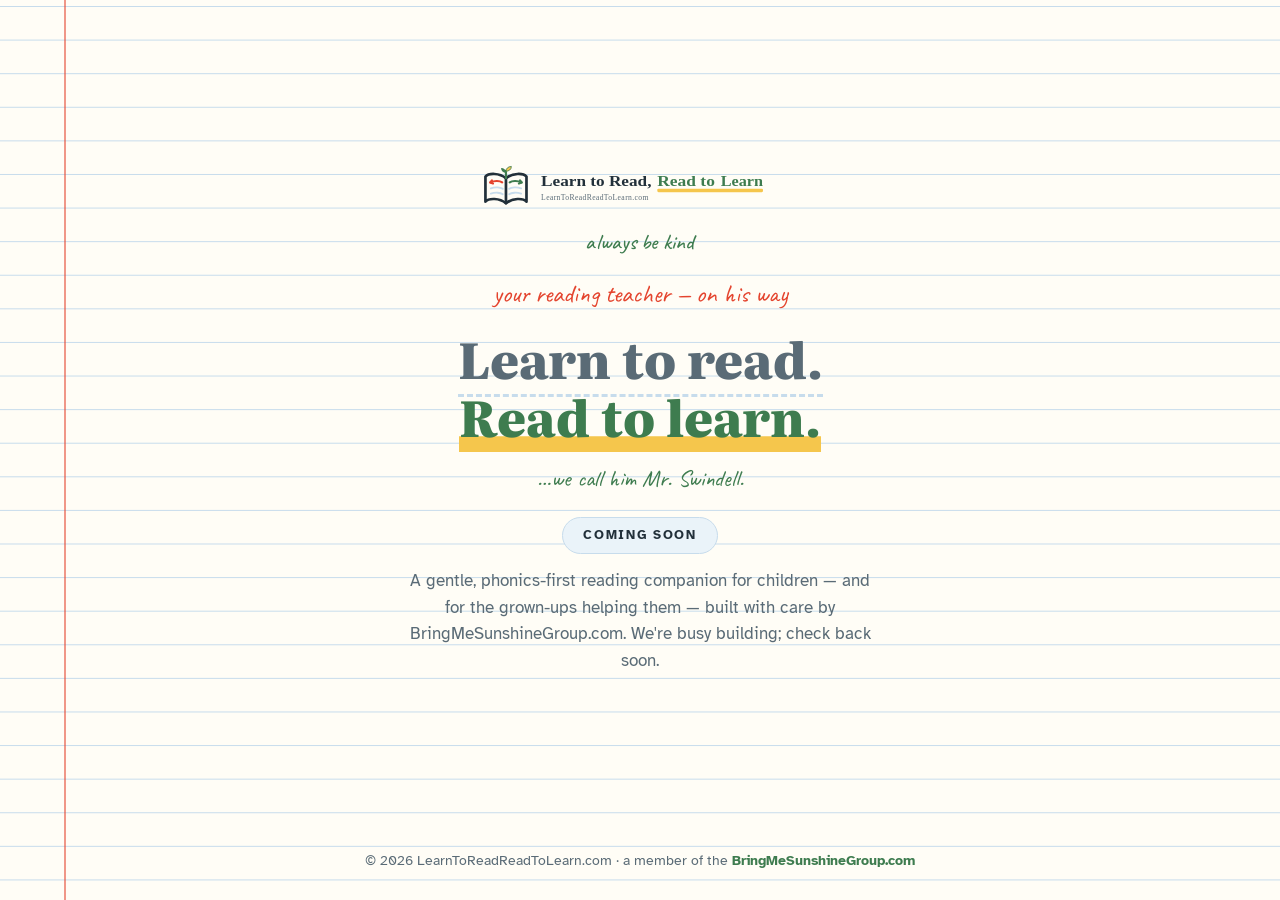
==== index.html @ 5fa8d223 "safe vertical centering (main margin:auto) so short viewports can scroll to the logo instead of clip" ====
<!DOCTYPE html>
<html lang="en">
<head>
<meta charset="UTF-8">
<meta name="viewport" content="width=device-width, initial-scale=1.0, viewport-fit=cover">
<title>Learn to Read, Read to Learn — coming soon</title>
<meta name="description" content="LearnToReadReadToLearn.com — a gentle, phonics-first reading companion for children and the grown-ups helping them. Coming soon. Part of the BringMeSunshineGroup.">
<link rel="icon" href="favicon.svg" type="image/svg+xml">
<link rel="icon" href="favicon.ico" sizes="32x32">
<link rel="apple-touch-icon" href="apple-touch-icon.png">
<link rel="preconnect" href="https://fonts.googleapis.com">
<link rel="preconnect" href="https://fonts.gstatic.com" crossorigin>
<link href="https://fonts.googleapis.com/css2?family=Literata:opsz,wght@7..72,400;7..72,600;7..72,700;7..72,800&family=Atkinson+Hyperlegible:wght@400;700&family=Caveat:wght@500;600&display=swap" rel="stylesheet">
<style>
  :root{
    --paper:#FFFDF6; --rule:#C7DCEC; --margin-red:#E4442E; --ink:#22303A; --ink-soft:#5A6B76;
    --leaf:#3E7C4F; --leaf-light:#7FB08A; --pencil:#F5C64C; --sky:#EAF3F9; --line-h:2.1rem;
  }
  *{box-sizing:border-box;margin:0}
  html,body{height:100%}
  body{
    font-family:'Atkinson Hyperlegible',sans-serif;color:var(--ink);background:var(--paper);line-height:1.6;
    background-image:linear-gradient(var(--rule) 1px, transparent 1px);
    background-size:100% var(--line-h);background-position:0 6px;
    display:flex;flex-direction:column;align-items:center;
    min-height:100vh;text-align:center;padding:28px 22px;position:relative;
  }
  body::before{content:"";position:fixed;top:0;bottom:0;left:clamp(18px,6vw,64px);width:2px;
    background:var(--margin-red);opacity:.55}
  main{max-width:640px;display:flex;flex-direction:column;align-items:center;gap:14px;position:relative}
  .logo{width:min(320px,78vw);height:auto}
  .hand{font-family:'Caveat',cursive;font-size:clamp(1.25rem,4.4vw,1.6rem);color:var(--margin-red)}
  h1{font-family:'Literata',Georgia,serif;font-weight:800;line-height:1.18;
     font-size:clamp(2rem,7vw,3.1rem);text-wrap:balance}
  h1 .l1{color:var(--ink-soft);border-bottom:3px dashed var(--rule)}
  h1 .l2{color:var(--leaf);box-shadow:inset 0 -0.32em var(--pencil)}
  .swindell{font-family:'Caveat',cursive;font-size:clamp(1.15rem,4vw,1.45rem);color:var(--leaf)}
  .soon{background:var(--sky);border:1.5px solid var(--rule);border-radius:999px;color:var(--ink);
        padding:7px 20px;font-size:.82rem;letter-spacing:.13em;text-transform:uppercase;font-weight:700;margin-top:6px}
  p.body{color:var(--ink-soft);max-width:44ch;font-size:1.04rem}
  footer{margin-top:42px;color:var(--ink-soft);font-size:.85rem}
  footer a{color:var(--leaf);text-decoration:none;font-weight:700}
  footer a:hover{text-decoration:underline}
.kind-tag{display:block;font-family:'Caveat',cursive;font-size:1.35rem;font-weight:500;letter-spacing:.01em;color:var(--leaf);margin-top:-2px}
main{margin:auto 0}
</style>
</head>
<body>
<main>
  <img class="logo" src="logo-horizontal.svg" alt="Learn to Read, Read to Learn">
  <span id="kindTag" class="kind-tag">always be kind</span>
  <div class="hand">your reading teacher — on his way</div>
  <h1><span class="l1">Learn to read.</span><br><span class="l2">Read to learn.</span></h1>
  <div class="swindell">…we call him Mr. Swindell.</div>
  <span class="soon">Coming soon</span>
  <p class="body">A gentle, phonics-first reading companion for children — and for the grown-ups helping them —
  built with care by BringMeSunshineGroup.com. We're busy building; check back soon.</p>
</main>
<footer>© 2026 LearnToReadReadToLearn.com · a member of the <a href="https://bringmesunshinegroup.com">BringMeSunshineGroup.com</a></footer>

<script>
(function(){
  var K={en:"always be kind",mi:"kia atawhai tonu",fr:"soyez toujours bienveillant",es:"s\u00e9 siempre amable",
  de:"sei immer freundlich",it:"sii sempre gentile",pt:"seja sempre gentil",nl:"wees altijd vriendelijk",
  sv:"var alltid sn\u00e4ll",nb:"v\u00e6r alltid snill",no:"v\u00e6r alltid snill",da:"v\u00e6r altid venlig",
  fi:"ole aina yst\u00e4v\u00e4llinen",pl:"b\u0105d\u017a zawsze \u017cyczliwy",cs:"bu\u010f v\u017edy laskav\u00fd",
  ro:"fii mereu bun",hu:"l\u00e9gy mindig kedves",el:"\u03bd\u03b1 \u03b5\u03af\u03c3\u03b1\u03b9 \u03c0\u03ac\u03bd\u03c4\u03b1 \u03b5\u03c5\u03b3\u03b5\u03bd\u03b9\u03ba\u03cc\u03c2",
  tr:"her zaman nazik ol",ru:"\u0432\u0441\u0435\u0433\u0434\u0430 \u0431\u0443\u0434\u044c \u0434\u043e\u0431\u0440\u044b\u043c",
  uk:"\u0437\u0430\u0432\u0436\u0434\u0438 \u0431\u0443\u0434\u044c \u0434\u043e\u0431\u0440\u0438\u043c",
  ar:"\u0643\u0646 \u0644\u0637\u064a\u0641\u064b\u0627 \u062f\u0627\u0626\u0645\u064b\u0627",
  he:"\u05d4\u05d9\u05d5 \u05ea\u05de\u05d9\u05d3 \u05d0\u05d3\u05d9\u05d1\u05d9\u05dd",
  hi:"\u0939\u092e\u0947\u0936\u093e \u0926\u092f\u093e\u0932\u0941 \u092c\u0928\u0947\u0902",
  th:"\u0e21\u0e35\u0e40\u0e21\u0e15\u0e15\u0e32\u0e40\u0e2a\u0e21\u0e2d",vi:"lu\u00f4n t\u1eed t\u1ebf",
  id:"selalu berbaik hati",ms:"sentiasa berbaik hati",fil:"laging maging mabait",tl:"laging maging mabait",
  ja:"\u3044\u3064\u3082\u89aa\u5207\u306b",ko:"\ud56d\uc0c1 \uce5c\uc808\ud558\uac8c",
  zh:"\u5e38\u6000\u5584\u610f",zhh:"\u5e38\u61f7\u5584\u610f",sm:"ia agalelei pea"};
  var RTL={ar:1,he:1};
  function pick(langs){
    for(var i=0;i<langs.length;i++){
      var l=String(langs[i]).toLowerCase();
      if(l.indexOf("zh")===0){return {t:(/tw|hk|mo|hant/.test(l)?K.zhh:K.zh),l:l,r:0};}
      var p=l.split("-")[0];
      if(K[p]) return {t:K[p],l:p,r:RTL[p]||0};
    }
    return {t:K.en,l:"en",r:0};
  }
  function apply(langs){
    var el=document.getElementById("kindTag"); if(!el) return;
    var m=pick(langs||navigator.languages||[navigator.language||"en"]);
    el.textContent=m.t; el.setAttribute("lang",m.l); el.setAttribute("dir",m.r?"rtl":"ltr");
  }
  window.__kindTag={set:apply};
  apply();
})();
</script>
</body>
</html>
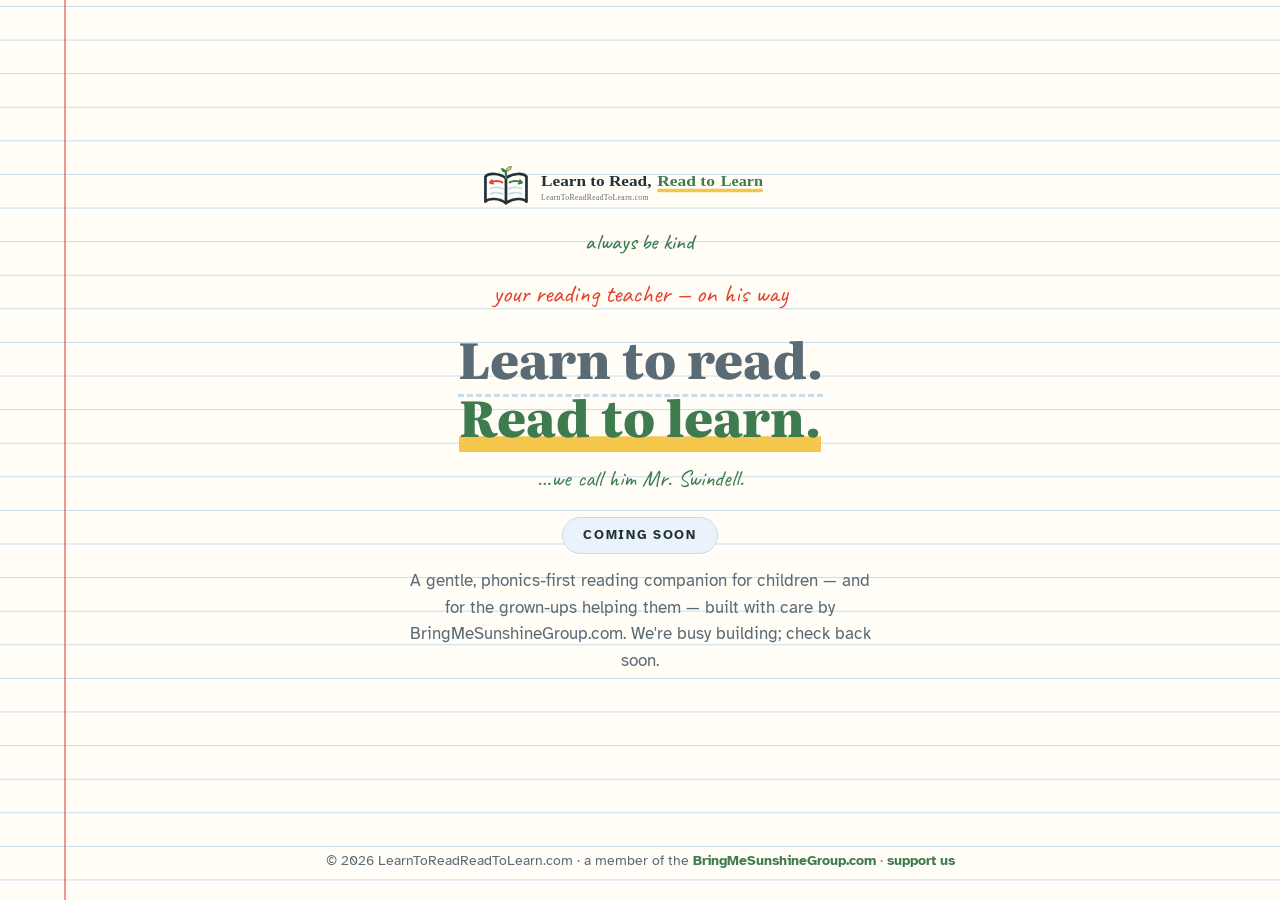
==== commit f20e84d3: "donation page: /donate.html pointing to the central BMSG gift page; 'support us' link in footer/nav;" ====
--- a/index.html
+++ b/index.html
@@ -56,7 +56,7 @@
   <p class="body">A gentle, phonics-first reading companion for children — and for the grown-ups helping them —
   built with care by BringMeSunshineGroup.com. We're busy building; check back soon.</p>
 </main>
-<footer>© 2026 LearnToReadReadToLearn.com · a member of the <a href="https://bringmesunshinegroup.com">BringMeSunshineGroup.com</a></footer>
+<footer>© 2026 LearnToReadReadToLearn.com · a member of the <a href="https://bringmesunshinegroup.com">BringMeSunshineGroup.com</a> · <a href="donate.html">support us</a></footer>
 
 <script>
 (function(){
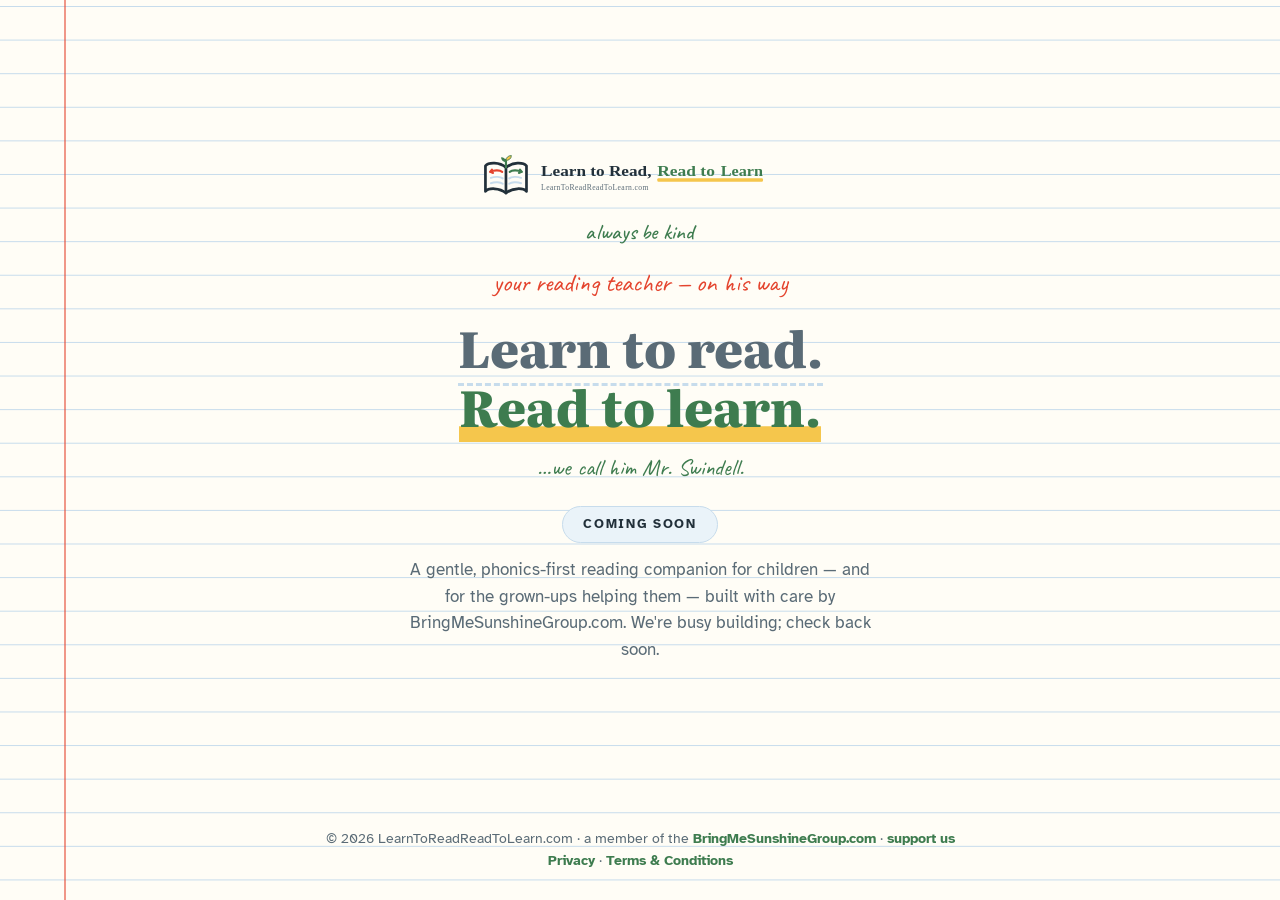
==== commit 2e8b9bac: "docs(legal): publish BMSG Privacy and Terms 2026-09-15.1 Owner-approved public legal pages, postal c" ====
--- a/index.html
+++ b/index.html
@@ -56,7 +56,7 @@
   <p class="body">A gentle, phonics-first reading companion for children — and for the grown-ups helping them —
   built with care by BringMeSunshineGroup.com. We're busy building; check back soon.</p>
 </main>
-<footer>© 2026 LearnToReadReadToLearn.com · a member of the <a href="https://bringmesunshinegroup.com">BringMeSunshineGroup.com</a> · <a href="donate.html">support us</a></footer>
+<footer>© 2026 LearnToReadReadToLearn.com · a member of the <a href="https://bringmesunshinegroup.com">BringMeSunshineGroup.com</a> · <a href="donate.html">support us</a><nav aria-label="BMSG legal documents" class="bmsg-legal-links"><a href="https://bringmesunshinegroup.com/privacy.html">Privacy</a> · <a href="https://bringmesunshinegroup.com/terms.html">Terms &amp; Conditions</a></nav></footer>
 
 <script>
 (function(){
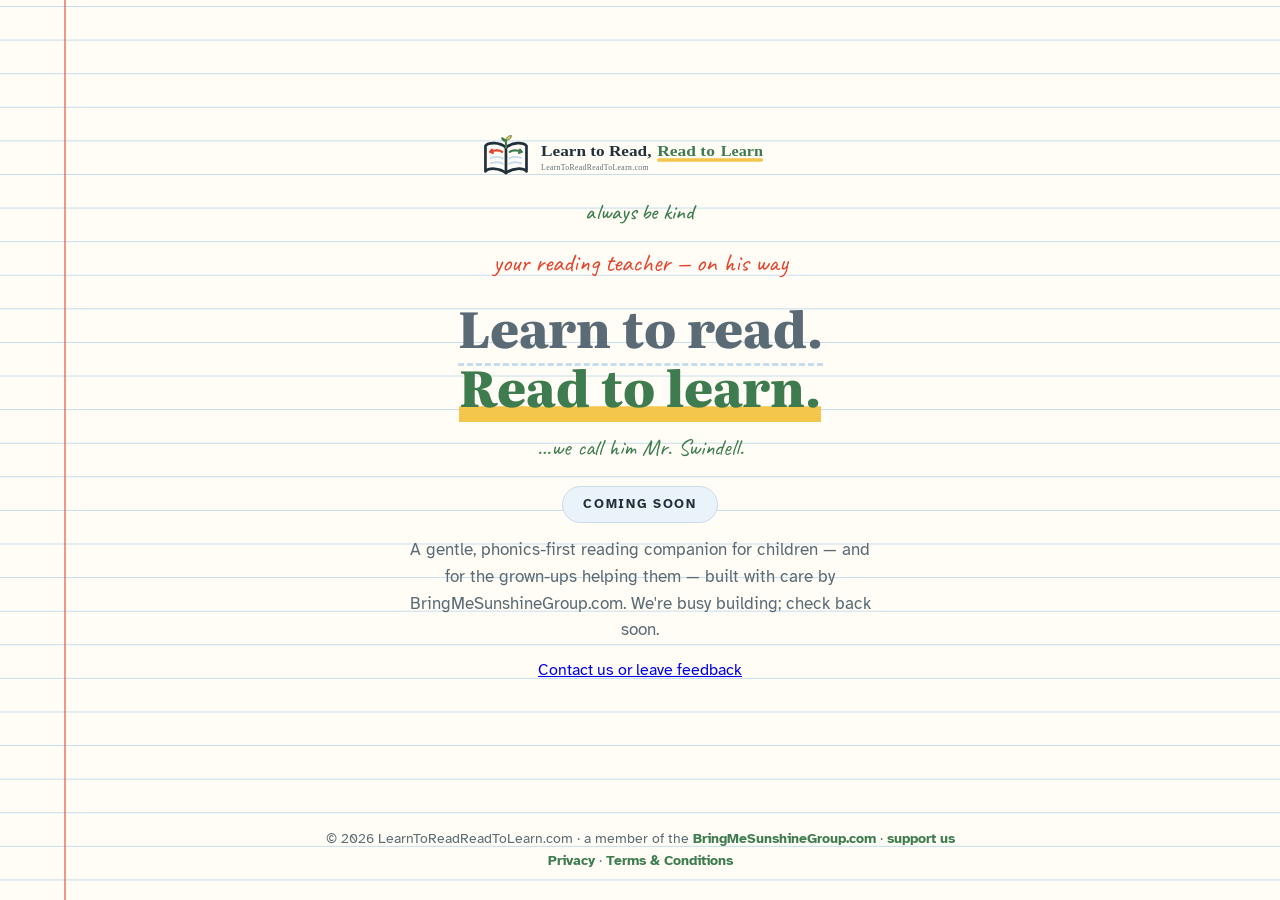
==== commit c260d20f: "feat(web): add independent hosting and durable contact client" ====
--- a/index.html
+++ b/index.html
@@ -44,6 +44,7 @@
 .kind-tag{display:block;font-family:'Caveat',cursive;font-size:1.35rem;font-weight:500;letter-spacing:.01em;color:var(--leaf);margin-top:-2px}
 main{margin:auto 0}
 </style>
+<link rel="canonical" href="https://learntoreadreadtolearn.com/">
 </head>
 <body>
 <main>
@@ -55,7 +56,7 @@
   <span class="soon">Coming soon</span>
   <p class="body">A gentle, phonics-first reading companion for children — and for the grown-ups helping them —
   built with care by BringMeSunshineGroup.com. We're busy building; check back soon.</p>
-</main>
+<p><a href="contact.html">Contact us or leave feedback</a></p></main>
 <footer>© 2026 LearnToReadReadToLearn.com · a member of the <a href="https://bringmesunshinegroup.com">BringMeSunshineGroup.com</a> · <a href="donate.html">support us</a><nav aria-label="BMSG legal documents" class="bmsg-legal-links"><a href="https://bringmesunshinegroup.com/privacy.html">Privacy</a> · <a href="https://bringmesunshinegroup.com/terms.html">Terms &amp; Conditions</a></nav></footer>
 
 <script>
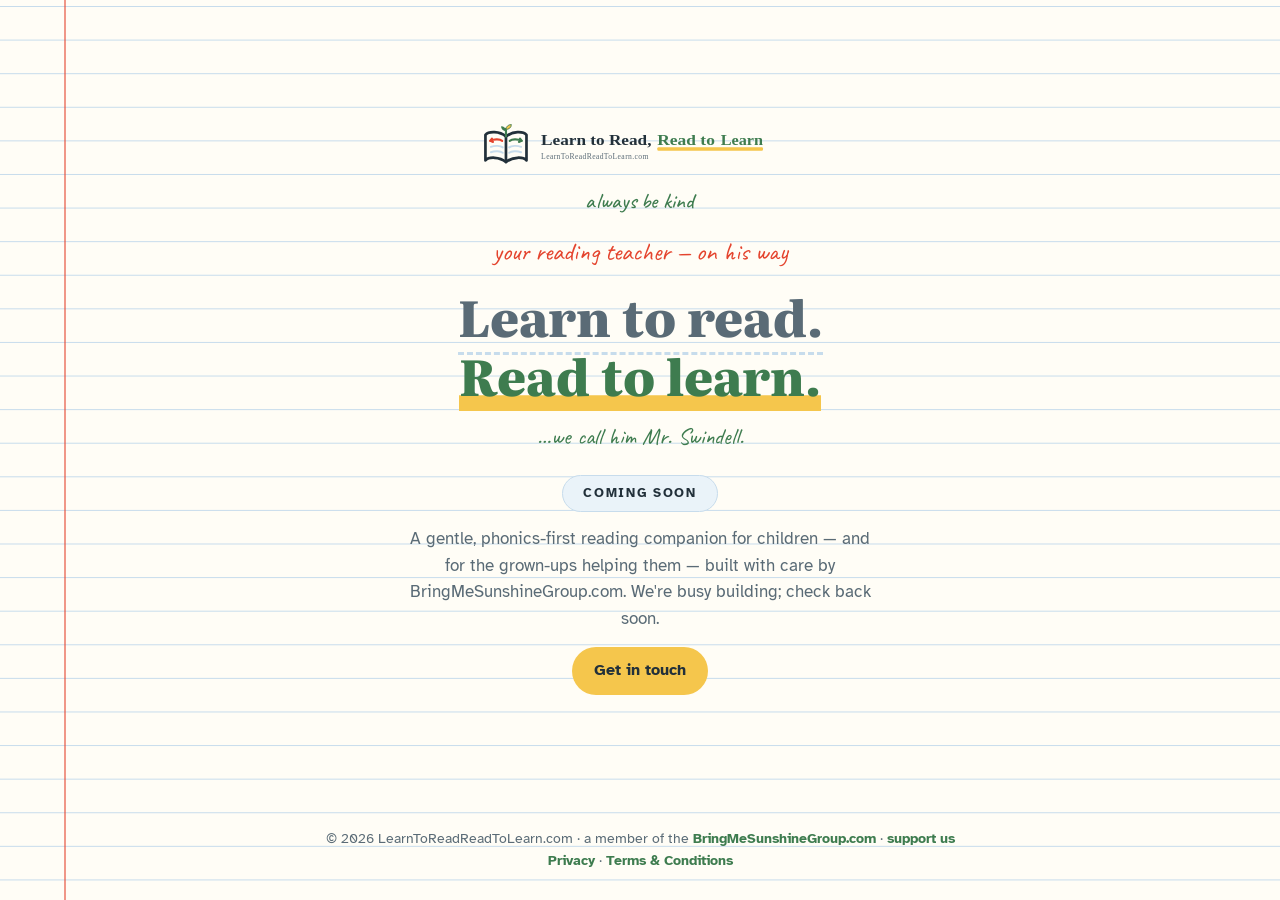
==== commit 8c6e2d44: "fix(site): align contact and legal layouts with homepage" ====
--- a/index.html
+++ b/index.html
@@ -45,6 +45,7 @@
 main{margin:auto 0}
 </style>
 <link rel="canonical" href="https://learntoreadreadtolearn.com/">
+<link rel="stylesheet" href="site-layout.css">
 </head>
 <body>
 <main>
@@ -56,7 +57,7 @@
   <span class="soon">Coming soon</span>
   <p class="body">A gentle, phonics-first reading companion for children — and for the grown-ups helping them —
   built with care by BringMeSunshineGroup.com. We're busy building; check back soon.</p>
-<p><a href="contact.html">Contact us or leave feedback</a></p></main>
+<p><a class="contact-link" href="contact.html">Get in touch</a></p></main>
 <footer>© 2026 LearnToReadReadToLearn.com · a member of the <a href="https://bringmesunshinegroup.com">BringMeSunshineGroup.com</a> · <a href="donate.html">support us</a><nav aria-label="BMSG legal documents" class="bmsg-legal-links"><a href="https://bringmesunshinegroup.com/privacy.html">Privacy</a> · <a href="https://bringmesunshinegroup.com/terms.html">Terms &amp; Conditions</a></nav></footer>
 
 <script>
@@ -94,5 +95,6 @@
   apply();
 })();
 </script>
+<script src="site-layout.js" defer></script>
 </body>
 </html>
--- a/site-layout.css
+++ b/site-layout.css
@@ -0,0 +1,15 @@
+/* Shared presentation additions; each site's existing index.html remains the shell source. */
+:root{--contact-accent:#f4a836;--contact-paper:#fdf8ef;--contact-text:#232a26}
+.contact-link{display:inline-flex;align-items:center;justify-content:center;background:var(--contact-accent);color:var(--contact-text);border-radius:999px;padding:.7rem 1.4rem;font-weight:700;text-decoration:none;min-height:44px}
+.site-subpage{min-width:0;overflow-wrap:anywhere}.site-subpage main{width:100%;min-width:0}.contact-page{margin:0 auto!important;max-width:none!important;display:block!important}.contact-page .banner{padding:clamp(3rem,8vw,5rem) clamp(12px,4vw,40px)}
+.site-subpage [data-environment]{background:#fff0bf;color:#352300;width:100%;padding:.5rem;text-align:center;font-weight:600}
+.product-header{position:relative;width:100%;max-width:68rem;margin:0 auto 2rem;display:flex;flex-direction:column;align-items:center;gap:1.25rem}.product-home{display:flex;flex-direction:column;align-items:center;gap:1rem;color:inherit;text-decoration:none}.product-home h1{font-size:clamp(1.5rem,5vw,2.5rem)}.product-header nav{display:flex;flex-wrap:wrap;align-items:center;justify-content:center;gap:1.5rem}.product-header nav a{color:inherit}.product-header nav .contact-link{color:var(--contact-text)}
+.site-subpage:not(.bmsg) .contact-page{max-width:44rem!important}.site-subpage:not(.bmsg) footer{width:100%;padding-top:2rem}.legal-page{display:block!important;text-align:left;max-width:68rem!important;margin:2rem auto!important;padding:clamp(12px,4vw,40px);background:var(--contact-paper);color:var(--contact-text);border-radius:1rem;line-height:1.7}.legal-page h1,.legal-page h2{color:inherit}.legal-page h2{font-size:1.6rem;margin:2rem 0 1rem}.legal-page p,.legal-page ul,.legal-page ol{margin:1rem 0}.legal-page li{margin-left:1.5rem}.legal-page a{color:inherit;text-decoration:underline}.legal-page .notice{border:1px solid currentColor;border-radius:.75rem;padding:1rem;margin-bottom:2rem}.legal-page .table-scroll{max-width:100%;overflow-x:auto}.legal-page table{border-collapse:collapse;width:100%;font-size:.9rem}.legal-page th,.legal-page td{border:1px solid #87929c;padding:.65rem;text-align:left;vertical-align:top;overflow-wrap:anywhere}
+.bmsg.site-subpage header{position:relative}.bmsg.site-subpage footer{width:100%}.bmsg.site-subpage .legal-page{width:calc(100% - 2rem)}
+[data-delivery-confirmation]{max-width:44rem;margin:2rem auto;padding:2rem;border-radius:1rem;background:var(--contact-paper);color:var(--contact-text);text-align:left}[data-delivery-confirmation] h2,[data-delivery-confirmation] p{color:inherit!important;text-shadow:none!important;margin-bottom:1rem!important}
+@media(max-width:560px){.product-header nav{gap:.7rem}.legal-page{padding:1rem}.product-home .logo{max-width:100%}}
+:root{--contact-accent:#f5c64c;--contact-paper:#fffdf6;--contact-text:#22303a}
+
+body{overflow-wrap:anywhere}main,header,footer,section,.inner{min-width:0;max-width:100%}a,button{max-width:100%}img,svg{max-width:100%}
+
+body.site-subpage{height:auto}
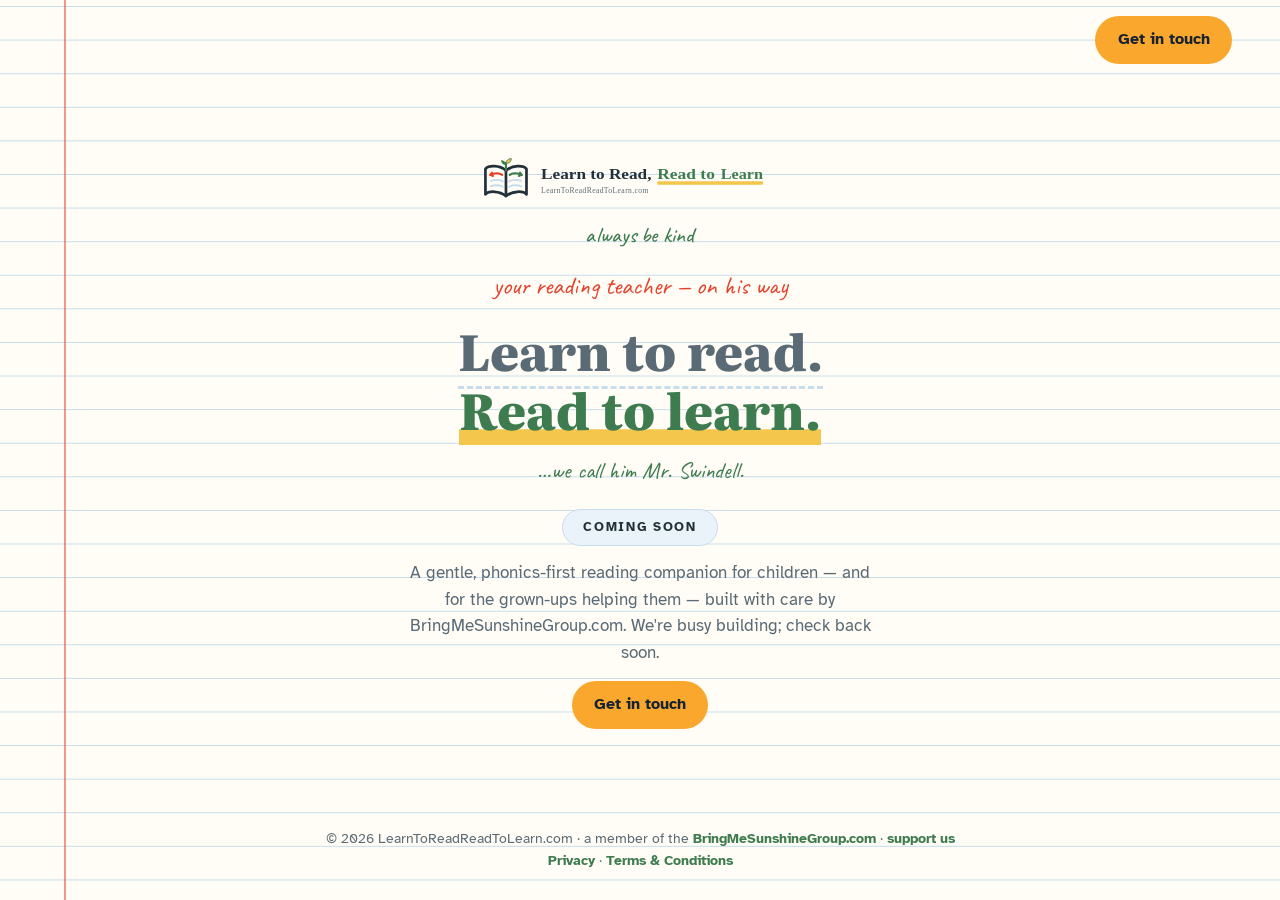
==== commit e510ca12: "fix(staging): keep family navigation in staging" ====
--- a/index.html
+++ b/index.html
@@ -48,6 +48,7 @@
 <link rel="stylesheet" href="site-layout.css">
 </head>
 <body>
+<div class="landing-nav"><a class="contact-link" href="contact.html">Get in touch</a></div>
 <main>
   <img class="logo" src="logo-horizontal.svg" alt="Learn to Read, Read to Learn">
   <span id="kindTag" class="kind-tag">always be kind</span>
--- a/site-layout.css
+++ b/site-layout.css
@@ -13,3 +13,18 @@
 body{overflow-wrap:anywhere}main,header,footer,section,.inner{min-width:0;max-width:100%}a,button{max-width:100%}img,svg{max-width:100%}
 
 body.site-subpage{height:auto}
+
+/* Contact navigation and compact, consistent policy typography. */
+a.contact-link{background:#f9a82d;color:#172333!important;border-radius:999px;padding:.7rem 1.4rem;font-weight:600;text-decoration:none}
+.legal-page section{padding:0;margin:1.25rem 0;min-height:0;background:transparent}
+.legal-page h1,.legal-page h2,.legal-page h3,.legal-page h4{font-family:inherit;font-weight:700;line-height:1.25;text-shadow:none;letter-spacing:normal}
+.legal-page h1{font-size:2.25rem;margin:1rem 0 1.25rem}
+.legal-page h2{font-size:1.5rem;margin:1.25rem 0 .65rem}
+.legal-page h3{font-size:1.2rem;margin:1rem 0 .5rem}
+.legal-page h4{font-size:1rem;margin:1rem 0 .5rem}
+.legal-page p,.legal-page ul,.legal-page ol{margin:.65rem 0}
+.legal-page .notice{margin-bottom:1rem}
+
+.landing-nav{position:absolute;top:1rem;right:clamp(1rem,4vw,3rem);z-index:5}
+body:has(>.landing-nav){padding-top:6rem}
+@media(max-width:560px){.landing-nav{top:.75rem;right:1rem}}
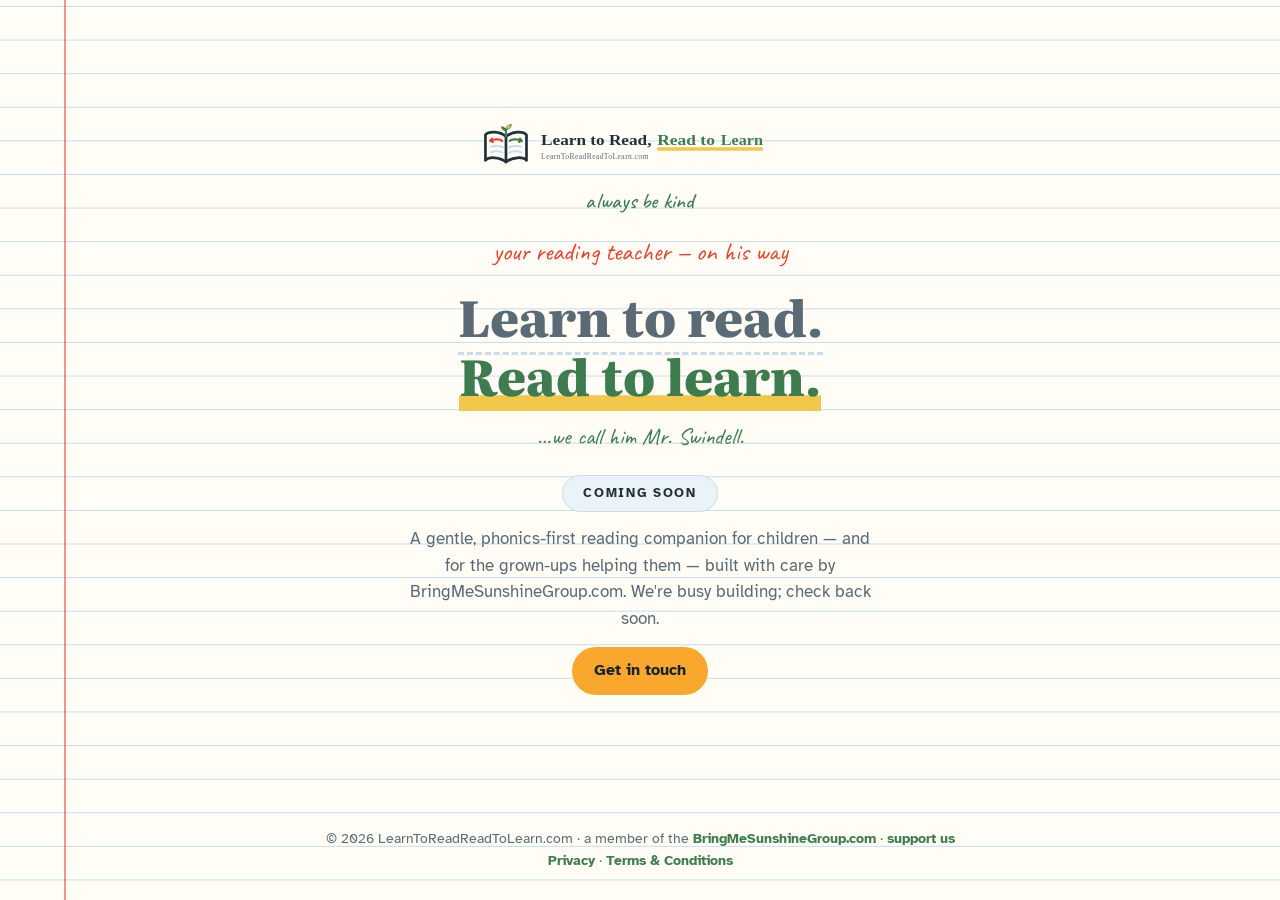
==== commit b2fa2834: "fix(feedback): tidy responses and remove corner contact button" ====
--- a/index.html
+++ b/index.html
@@ -48,7 +48,7 @@
 <link rel="stylesheet" href="site-layout.css">
 </head>
 <body>
-<div class="landing-nav"><a class="contact-link" href="contact.html">Get in touch</a></div>
+
 <main>
   <img class="logo" src="logo-horizontal.svg" alt="Learn to Read, Read to Learn">
   <span id="kindTag" class="kind-tag">always be kind</span>
--- a/site-layout.css
+++ b/site-layout.css
@@ -28,3 +28,13 @@
 .landing-nav{position:absolute;top:1rem;right:clamp(1rem,4vw,3rem);z-index:5}
 body:has(>.landing-nav){padding-top:6rem}
 @media(max-width:560px){.landing-nav{top:.75rem;right:1rem}}
+
+/* Feedback and delivery messages use the same bounded card geometry as the form. */
+.site-subpage [data-delivery-confirmation]{box-sizing:border-box;width:100%;max-width:616px;padding:24px;margin:1.5rem auto;text-align:left;overflow-wrap:anywhere}
+.site-subpage [data-delivery-confirmation] h2{font-weight:700;font-size:1.5rem;line-height:1.3;margin:0 0 1rem!important;text-align:left}
+.site-subpage [data-delivery-confirmation] p{font-size:1rem;line-height:1.5;max-width:none;margin:0 0 .75rem!important;text-align:left}
+.site-subpage [data-delivery-confirmation] p:last-child{margin-bottom:0!important}
+.site-subpage [data-contact-form] .screening-warning{font-size:1rem;line-height:1.5;text-align:left;max-width:100%;overflow-wrap:anywhere}
+@media(max-width:560px){.site-subpage [data-delivery-confirmation]{padding:18px}}
+
+.site-subpage [data-contact-form] .screening-warning{white-space:pre-line}
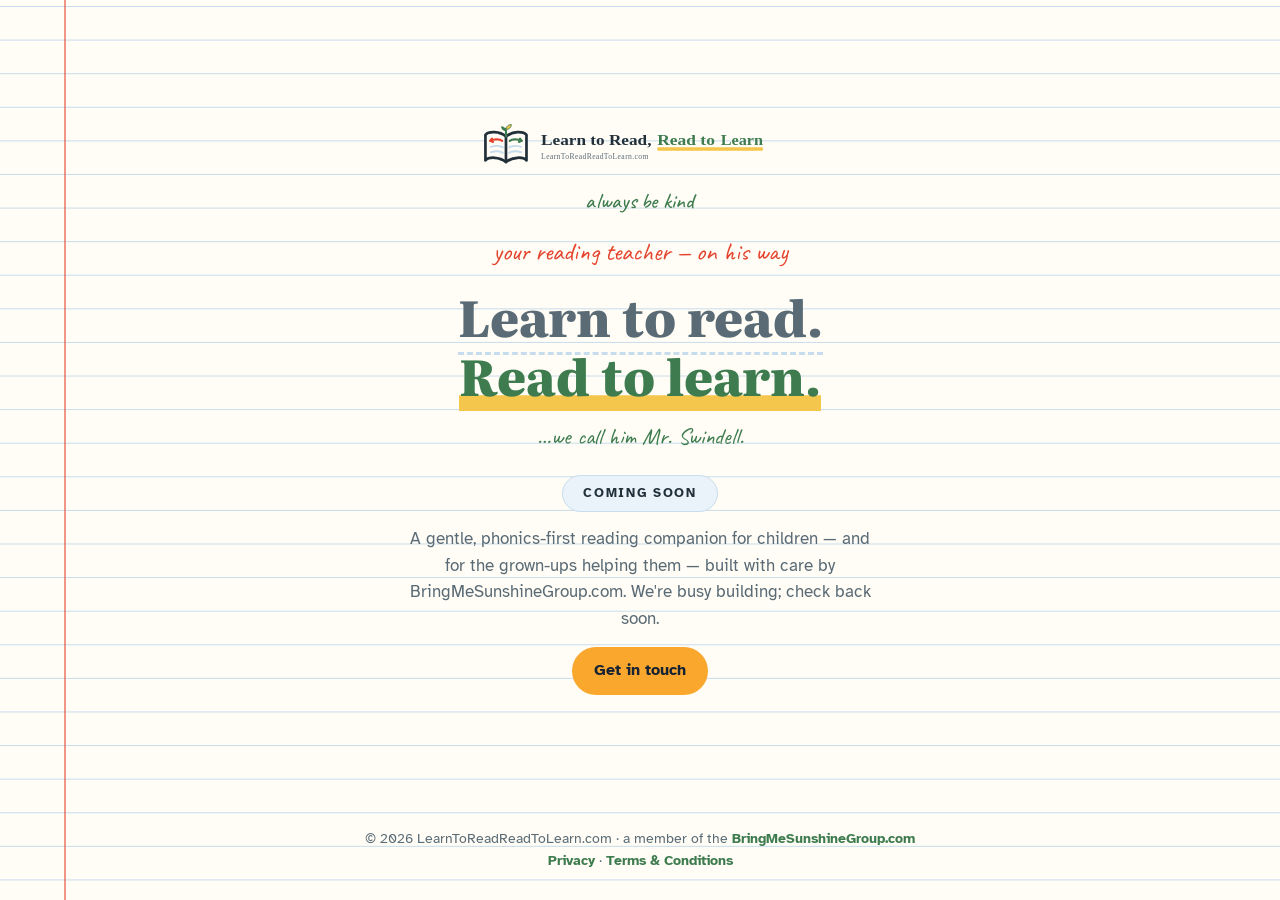
==== commit 603746c4: "fix(site): remove donation solicitation (Stripe prohibited category) donate.html now says support pa" ====
--- a/index.html
+++ b/index.html
@@ -59,7 +59,7 @@
   <p class="body">A gentle, phonics-first reading companion for children — and for the grown-ups helping them —
   built with care by BringMeSunshineGroup.com. We're busy building; check back soon.</p>
 <p><a class="contact-link" href="contact.html">Get in touch</a></p></main>
-<footer>© 2026 LearnToReadReadToLearn.com · a member of the <a href="https://bringmesunshinegroup.com">BringMeSunshineGroup.com</a> · <a href="donate.html">support us</a><nav aria-label="BMSG legal documents" class="bmsg-legal-links"><a href="https://bringmesunshinegroup.com/privacy.html">Privacy</a> · <a href="https://bringmesunshinegroup.com/terms.html">Terms &amp; Conditions</a></nav></footer>
+<footer>© 2026 LearnToReadReadToLearn.com · a member of the <a href="https://bringmesunshinegroup.com">BringMeSunshineGroup.com</a><nav aria-label="BMSG legal documents" class="bmsg-legal-links"><a href="https://bringmesunshinegroup.com/privacy.html">Privacy</a> · <a href="https://bringmesunshinegroup.com/terms.html">Terms &amp; Conditions</a></nav></footer>
 
 <script>
 (function(){
